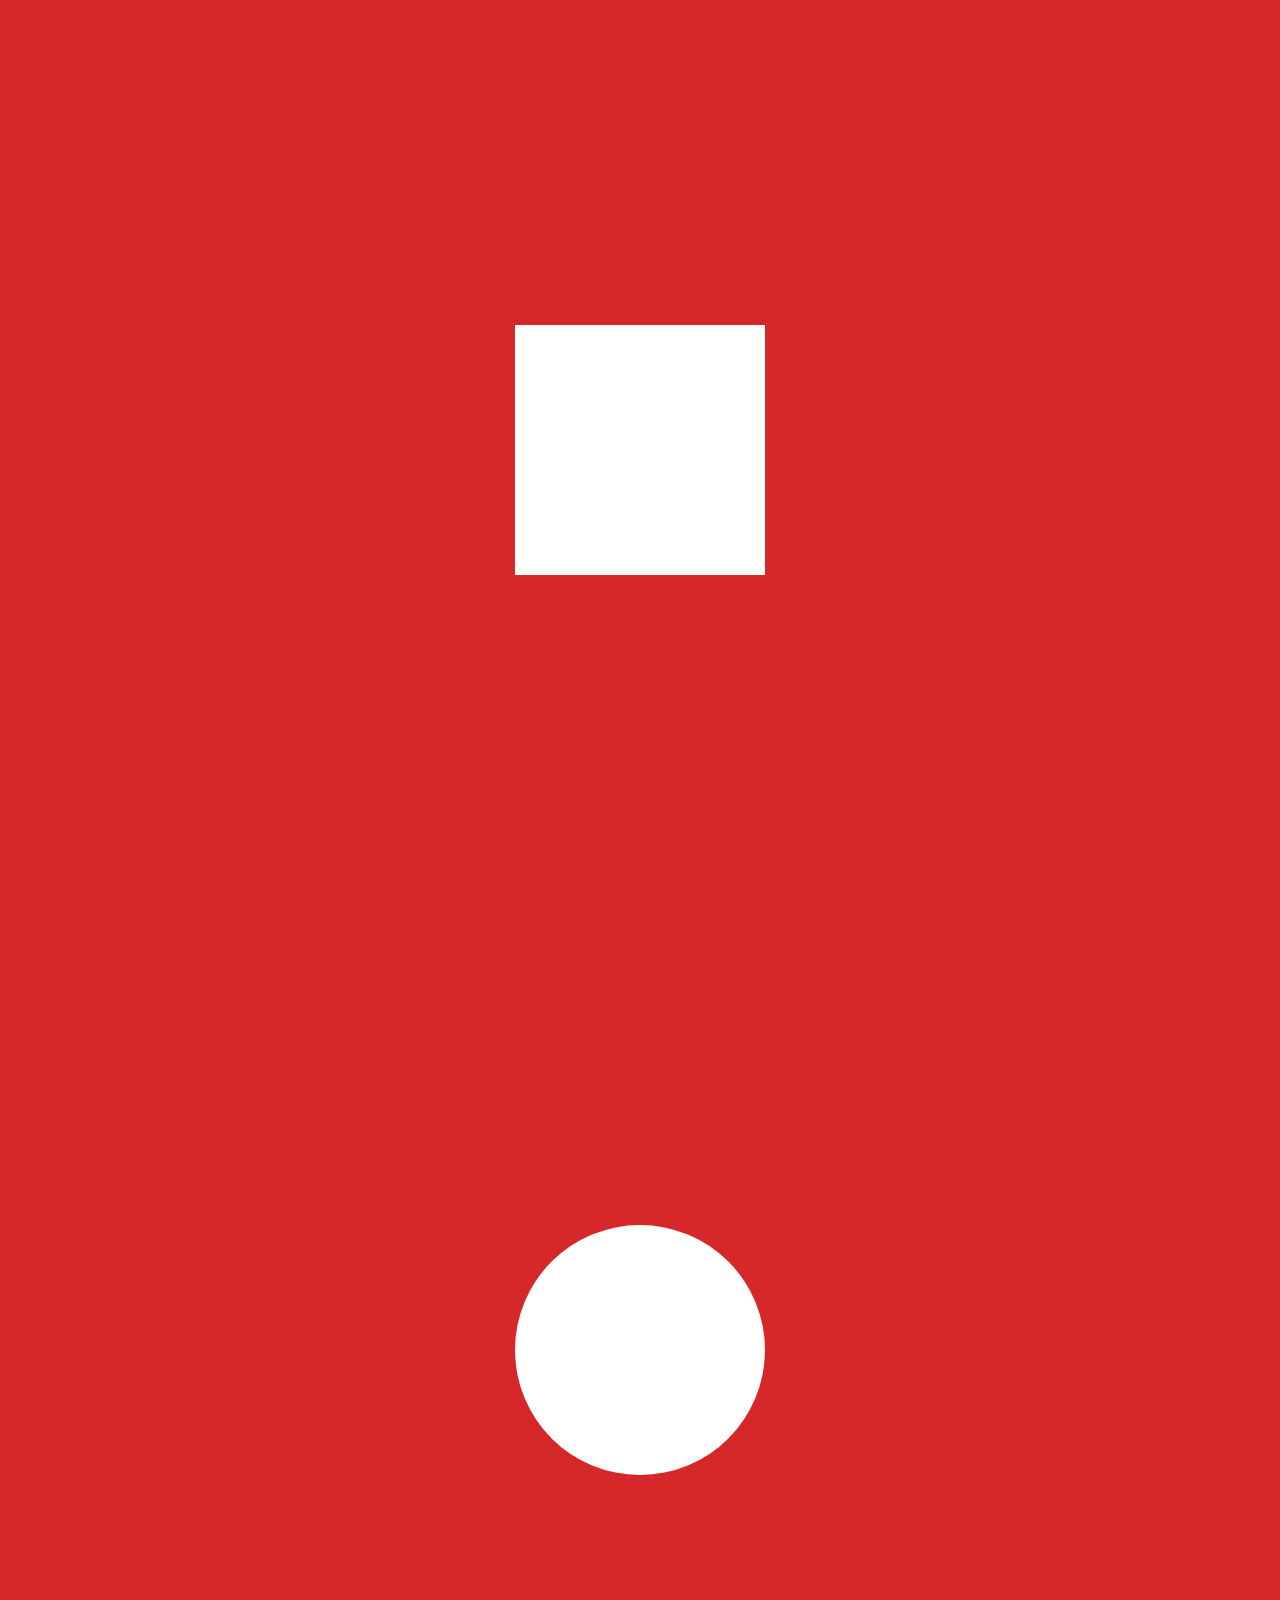
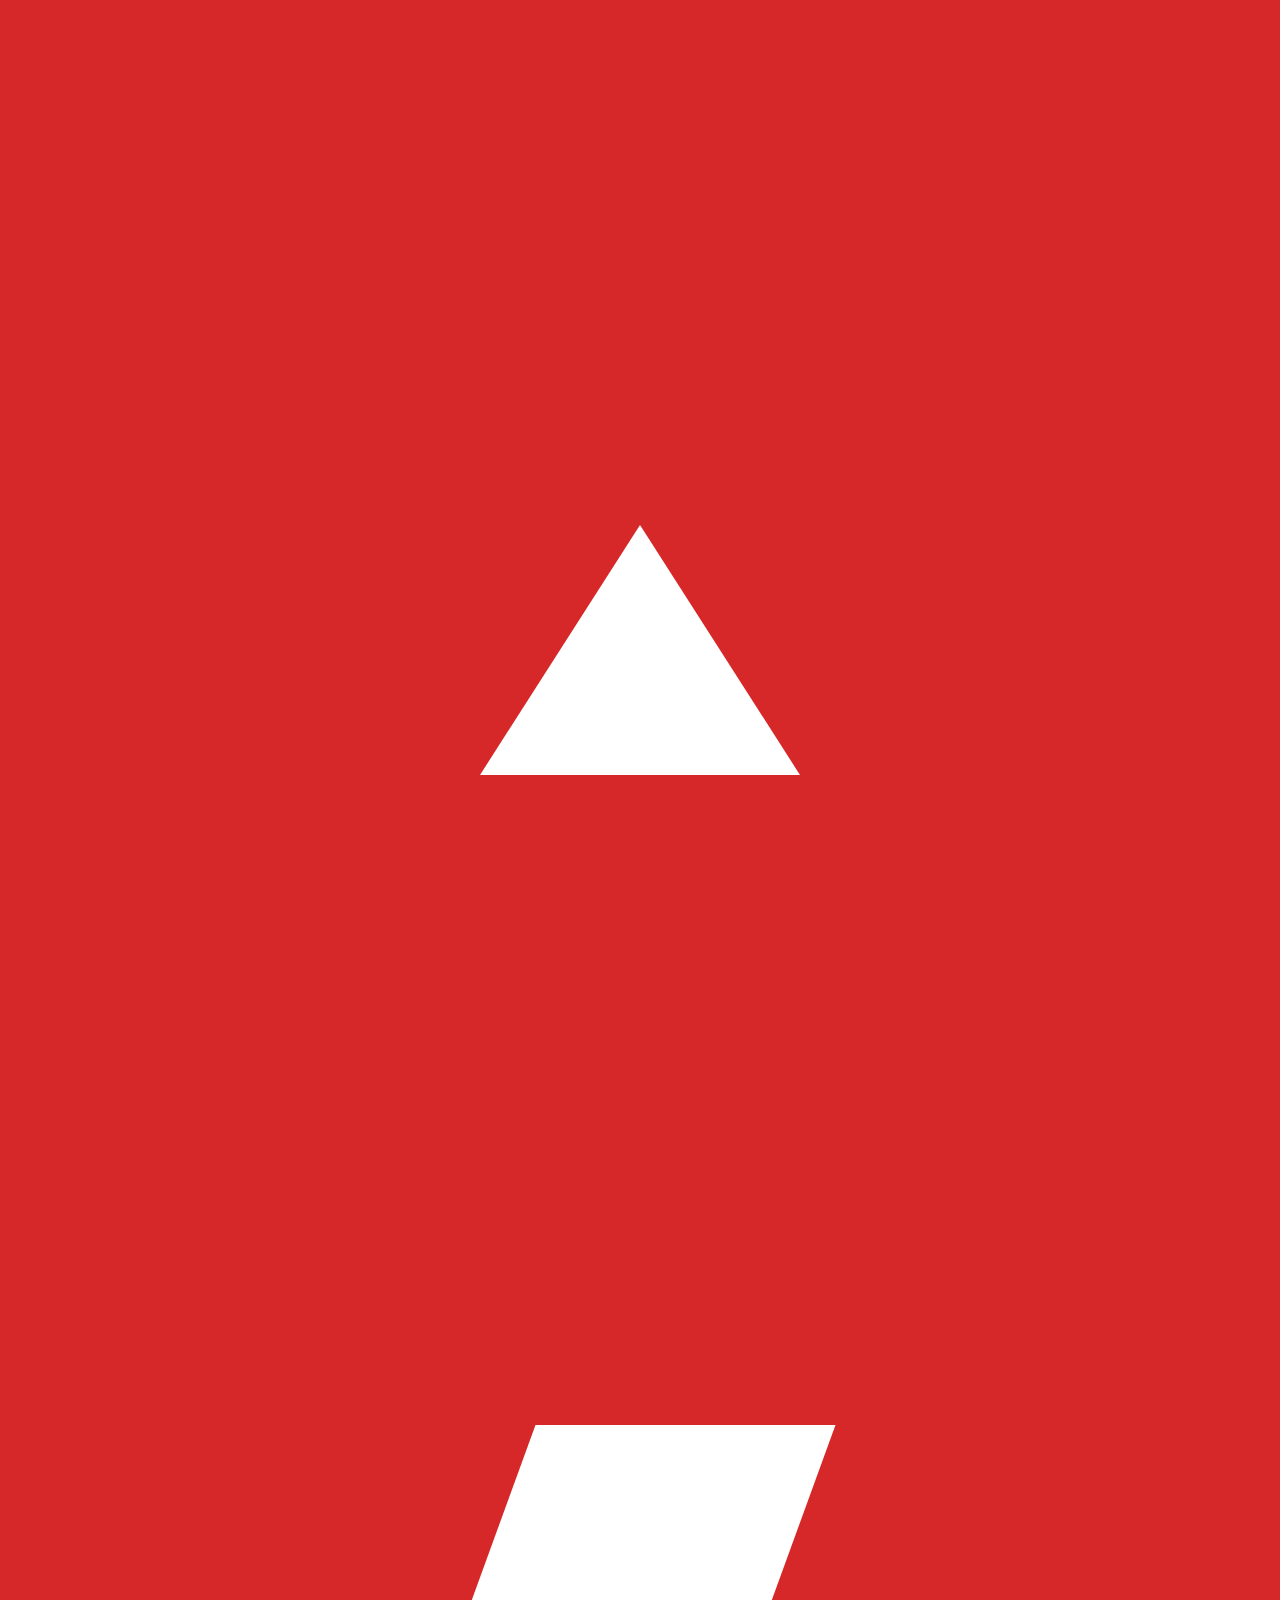
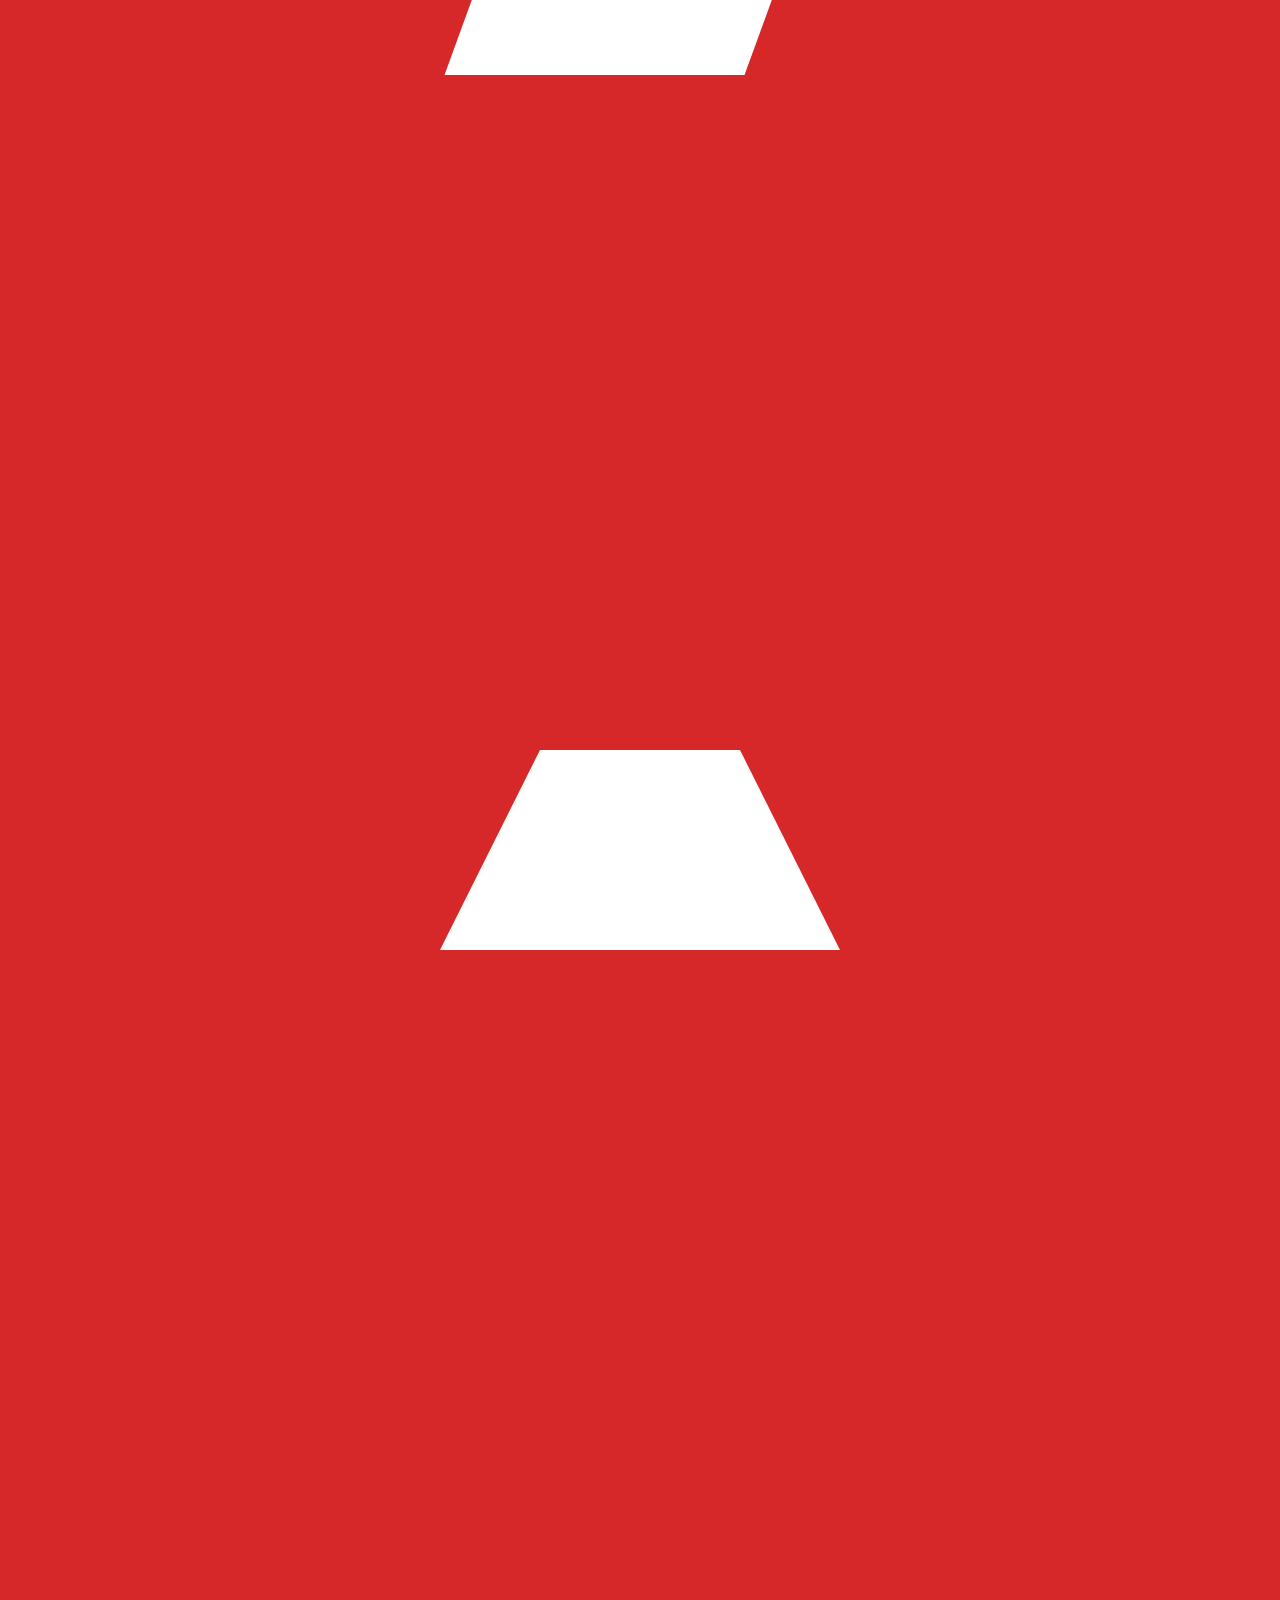
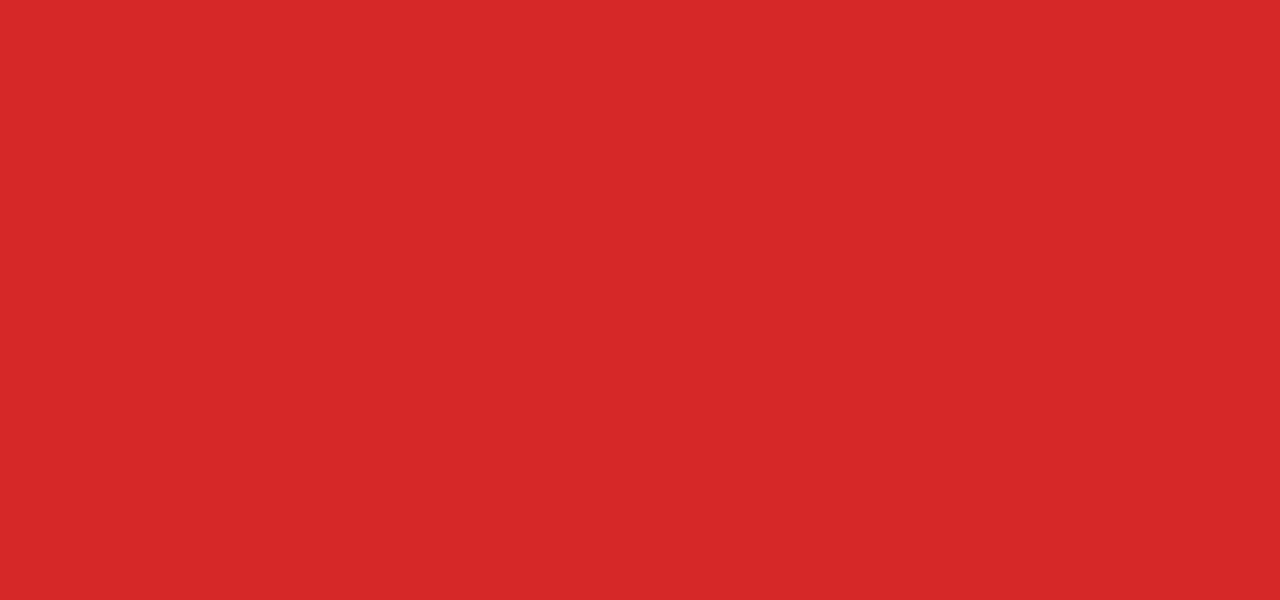
==== shapes.html @ a06b1d04 "shapes" ====
<!DOCTYPE html>
<html>
<head>
    <title>Shapes</title>
    <link rel="stylesheet" href="shapes.css">
</head>
<body>
    <div class="container">
        <div class="square"></div>
        </div>
    <div class="container">
                <div class="circle"></div>
        </div>
    <div class="container">    
        <div class="triangle"></div>
    </div>
    <div class="container">
        <div class="parallelogram"></div>
    </div>
    <div class="container">
        <div class="trapezium"></div>
    </div>
    <div class="container">
        <div class="right-triangle"></div>
    </div>
</body>
</html>
---- shapes.css ----
body{
    padding: 0;
    margin: 0;
}
.container{
    background-color: #D62828;
    height: 100vh;
    width: 100vw;
    display: flex;
    align-items: center;
    justify-content: center;
}
/* SHAPES START HERE*/
.square{
    background-color: white;
    height: 250px;
    width: 250px;
}
.circle{
    background-color: white;
    height: 250px;
    width: 250px;
    border-radius: 50%;
}
.triangle{
    height: 0;
    width: 0;
    border-bottom: 250px solid white;
    border-left: 160px solid transparent;
    border-right: 160px solid transparent;   
}
.semi-circle{
    background-color: white;
    /* height should be exact half of width*/
    height: 125px;
    width: 250px;
    border-radius: 125px 125px 0 0;
}
.ellipse{
    background-color: white;
    height: 200px;
    width: 300px;
    border-radius: 50%;
}
.parallelogram{
    background-color: white;
    height: 250px;
    width: 300px;
    transform: skew(-20deg);
}
.trapezium{
    height: 0;
    width: 200px;
    border-bottom: 200px solid white;
    border-left: 100px solid transparent; 
    border-right: 100px solid transparent;  
}
.right-triangle{
    height: 0;
    width: 0;
    border-radius: 200px solid white;
    border-right: 200px solid transparent;
}
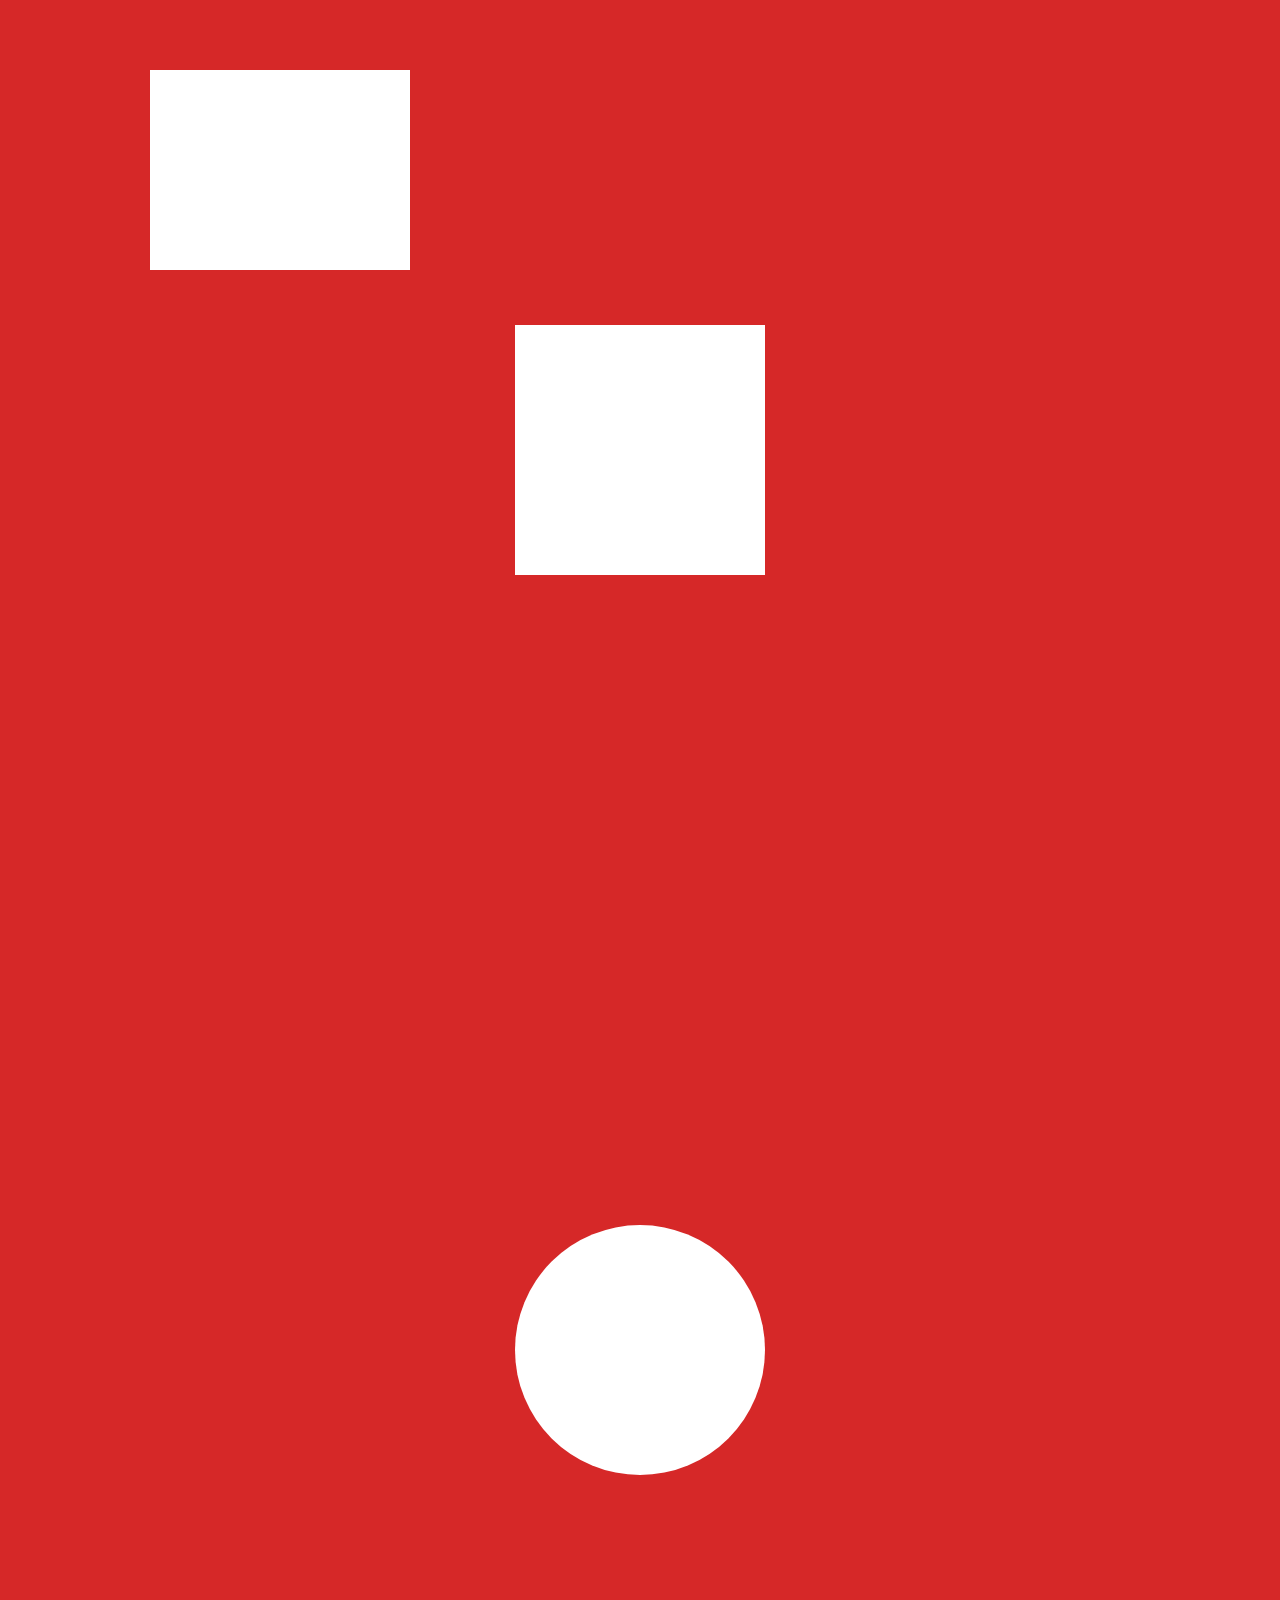
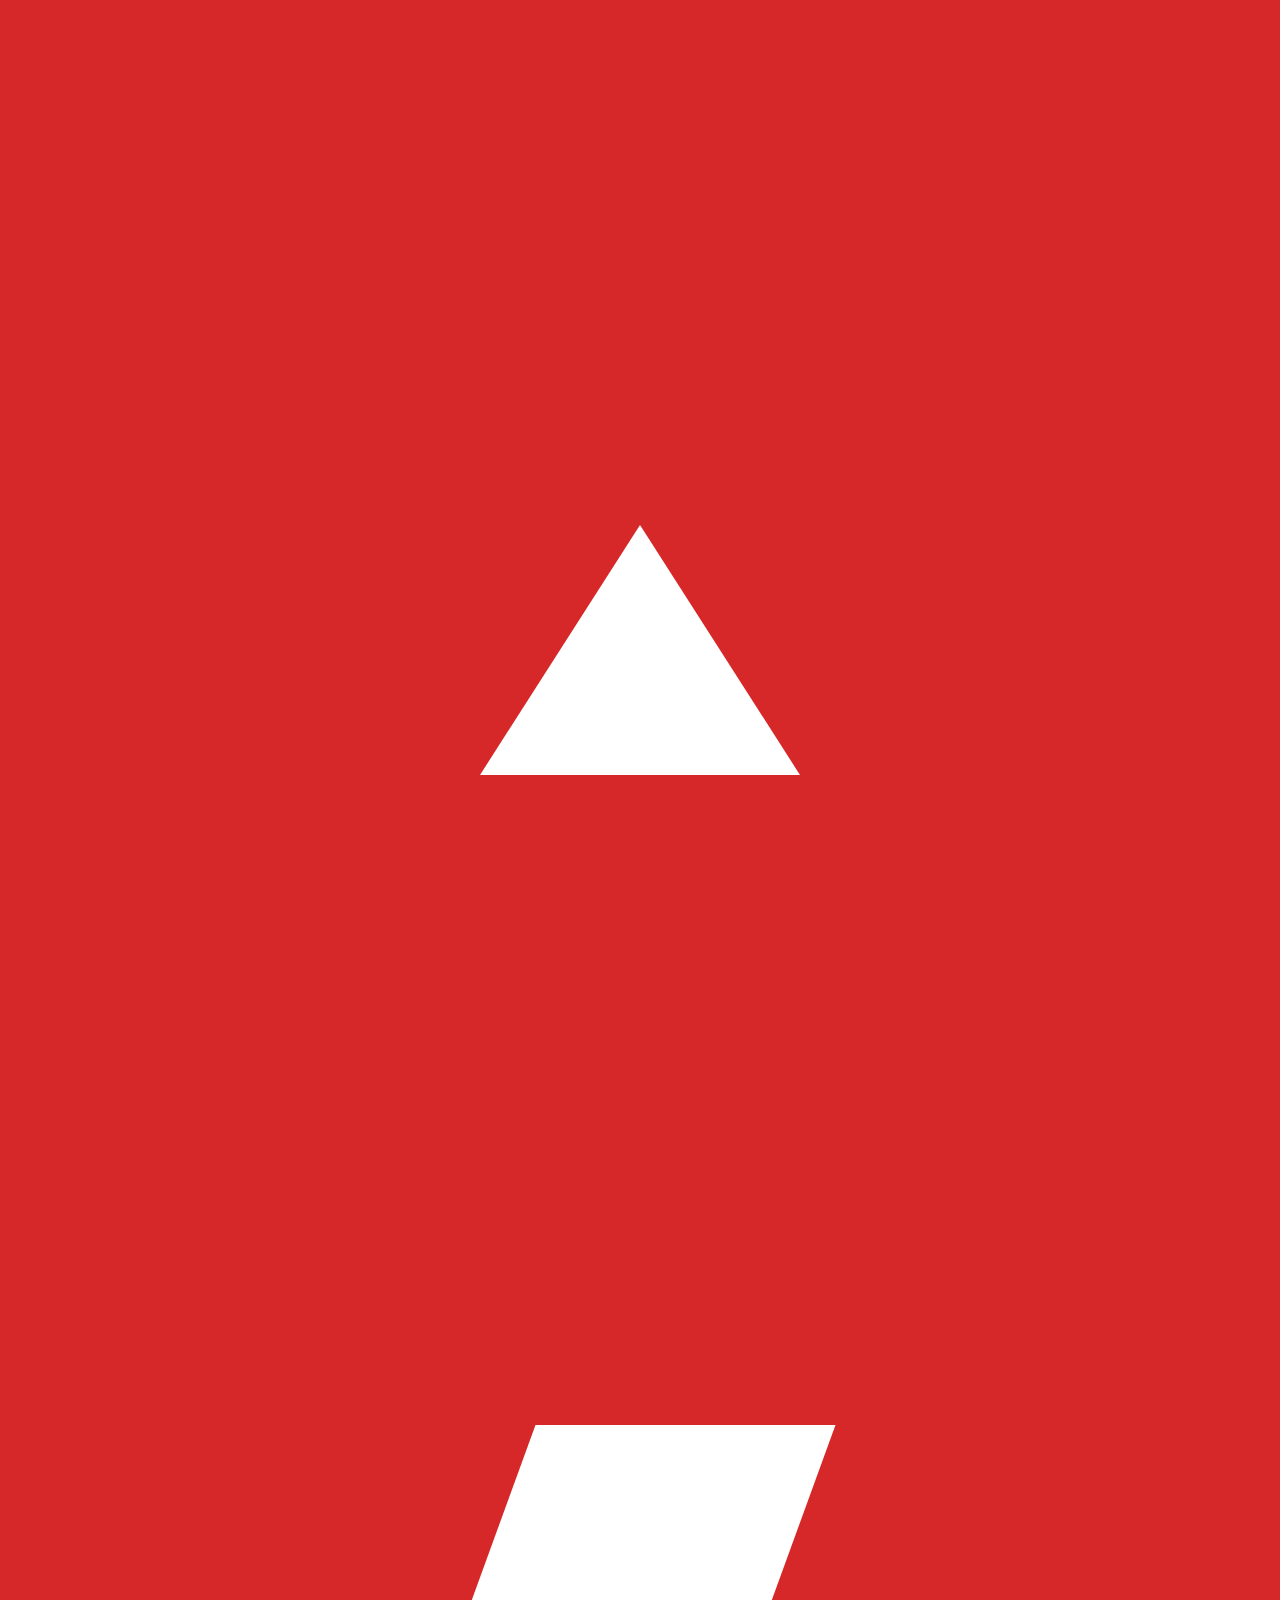
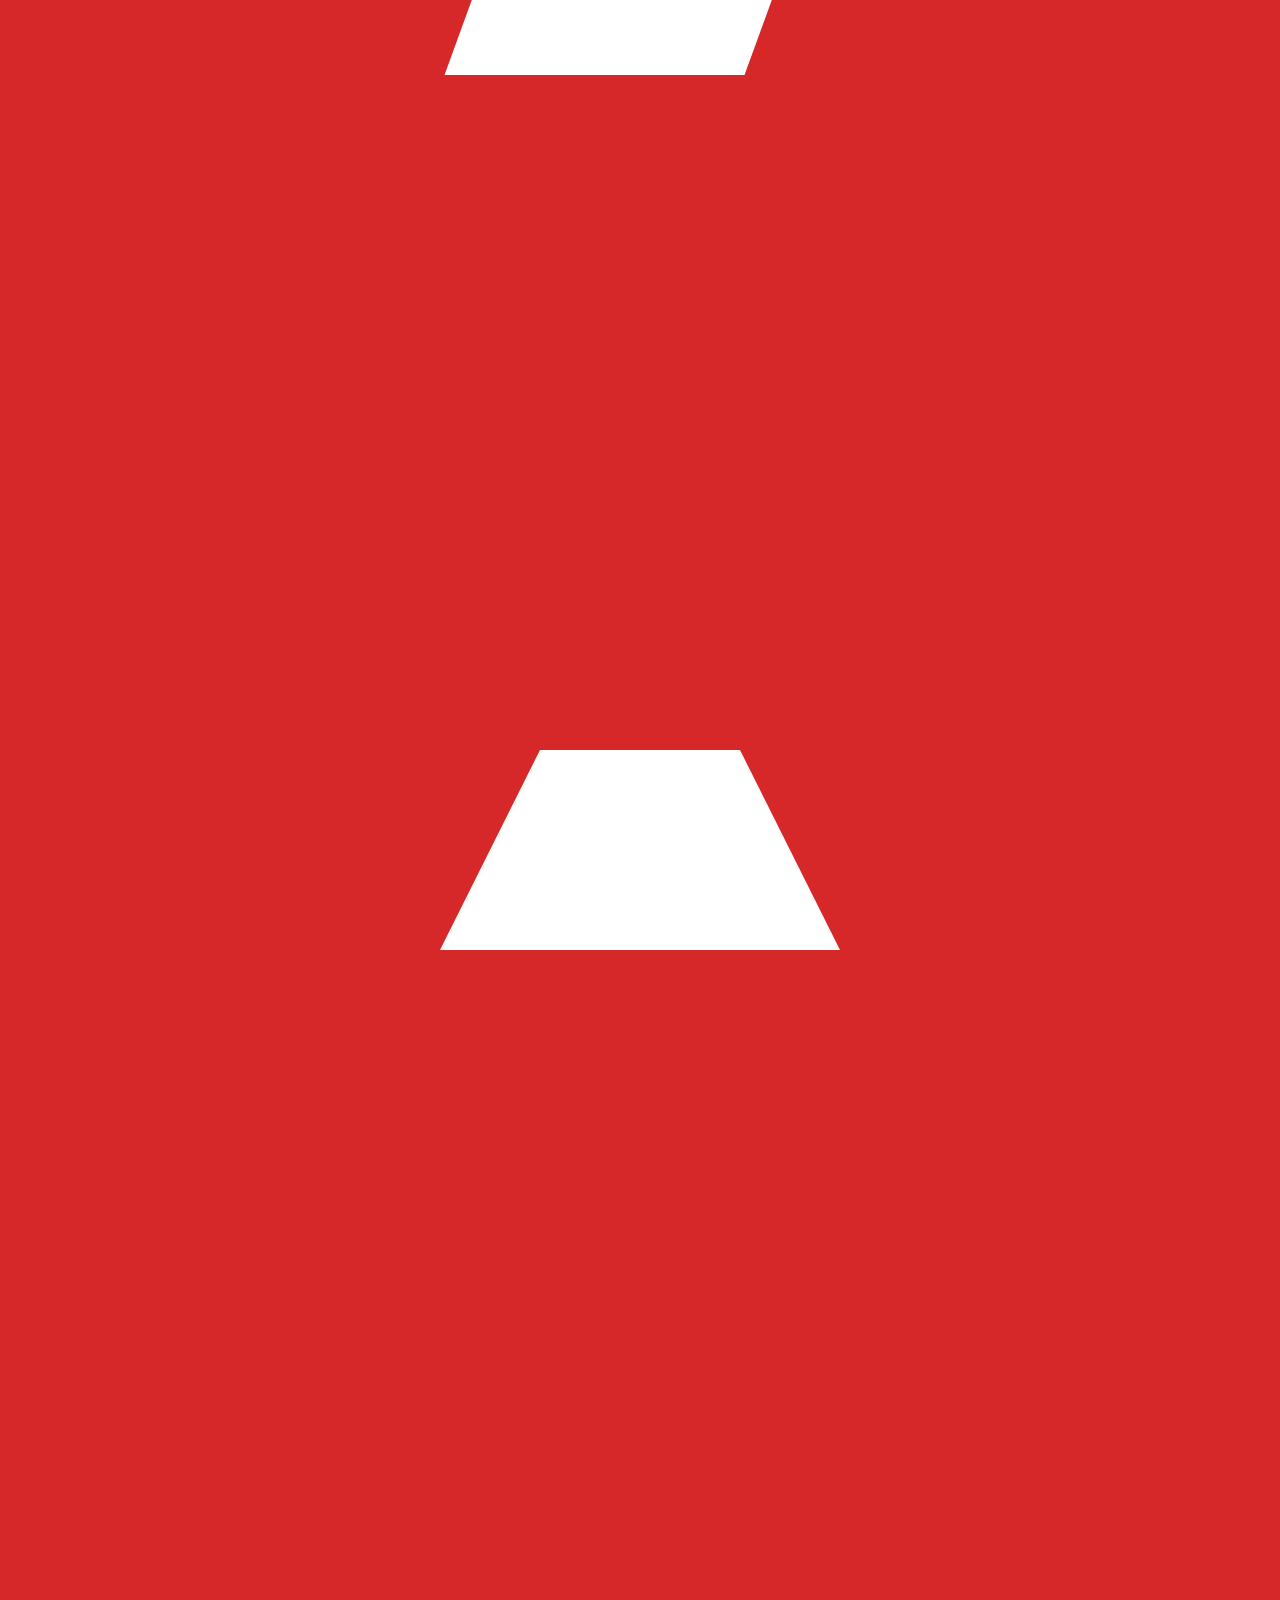
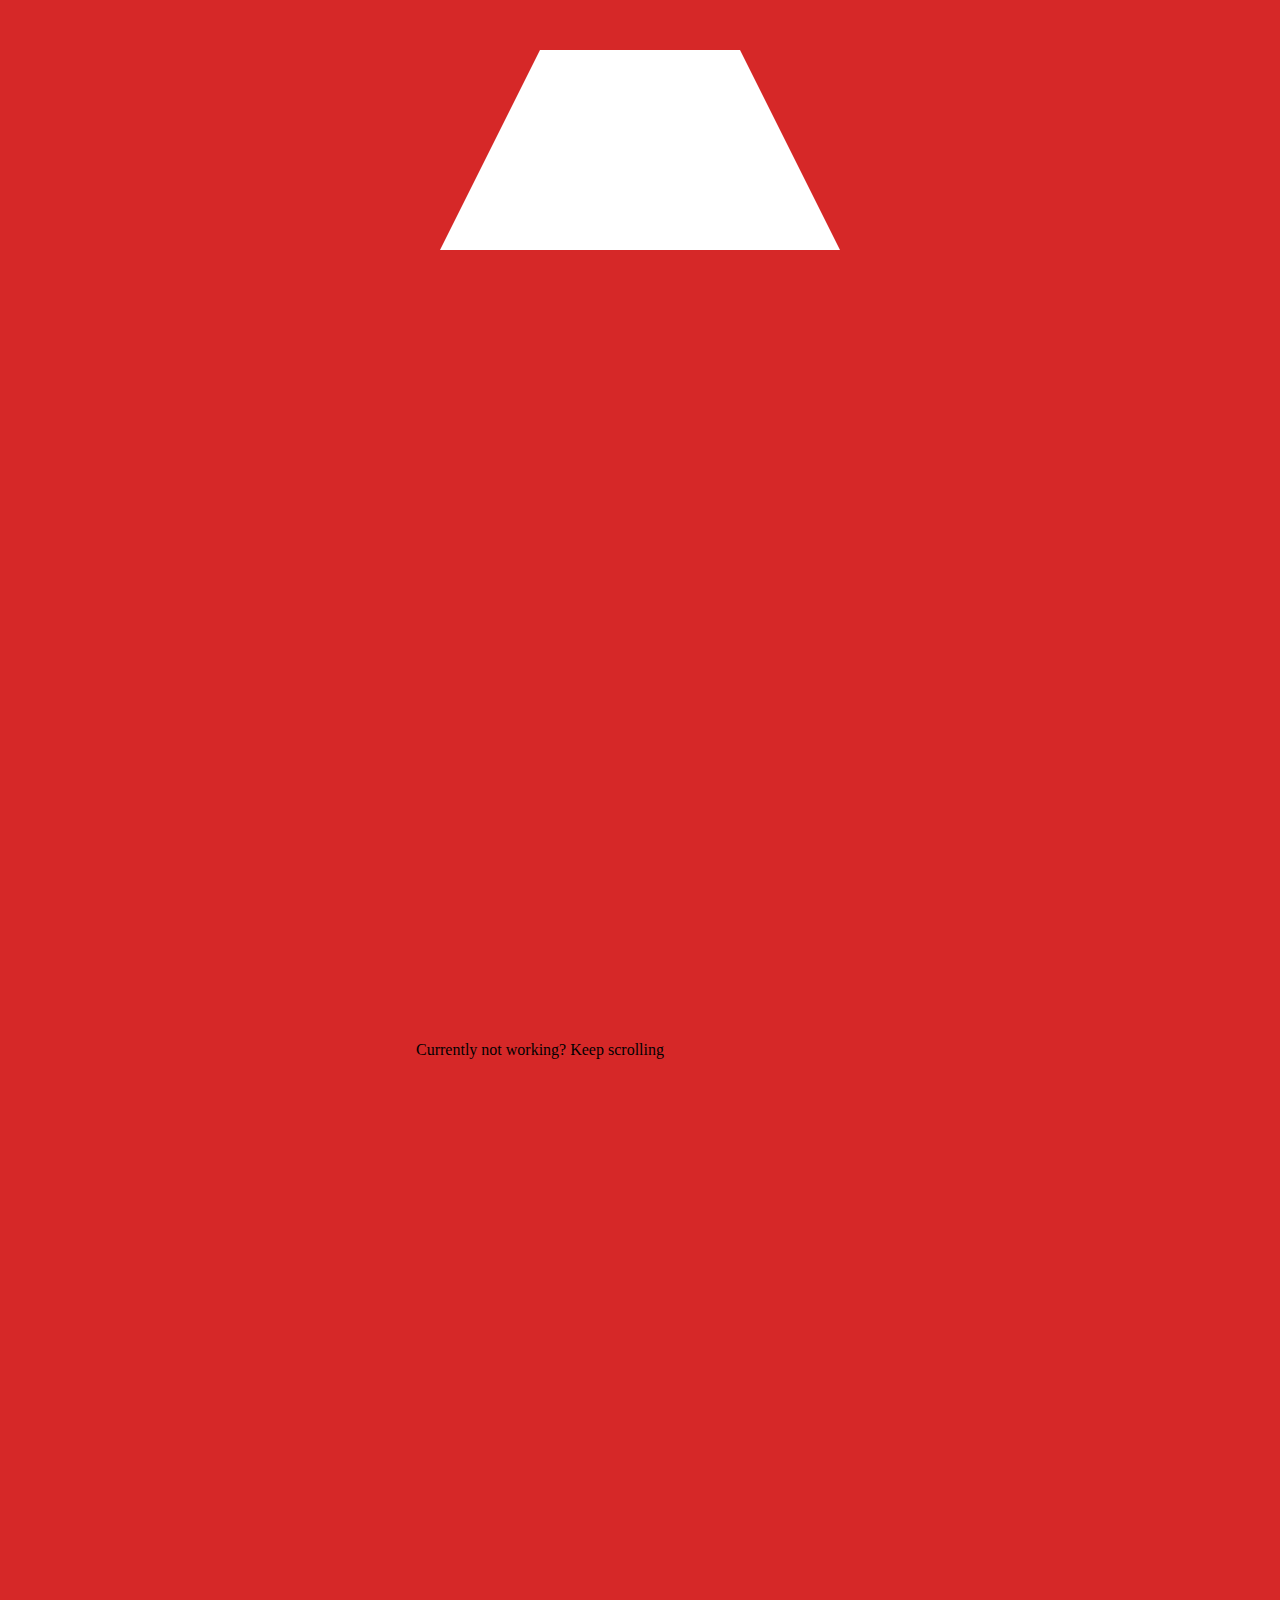
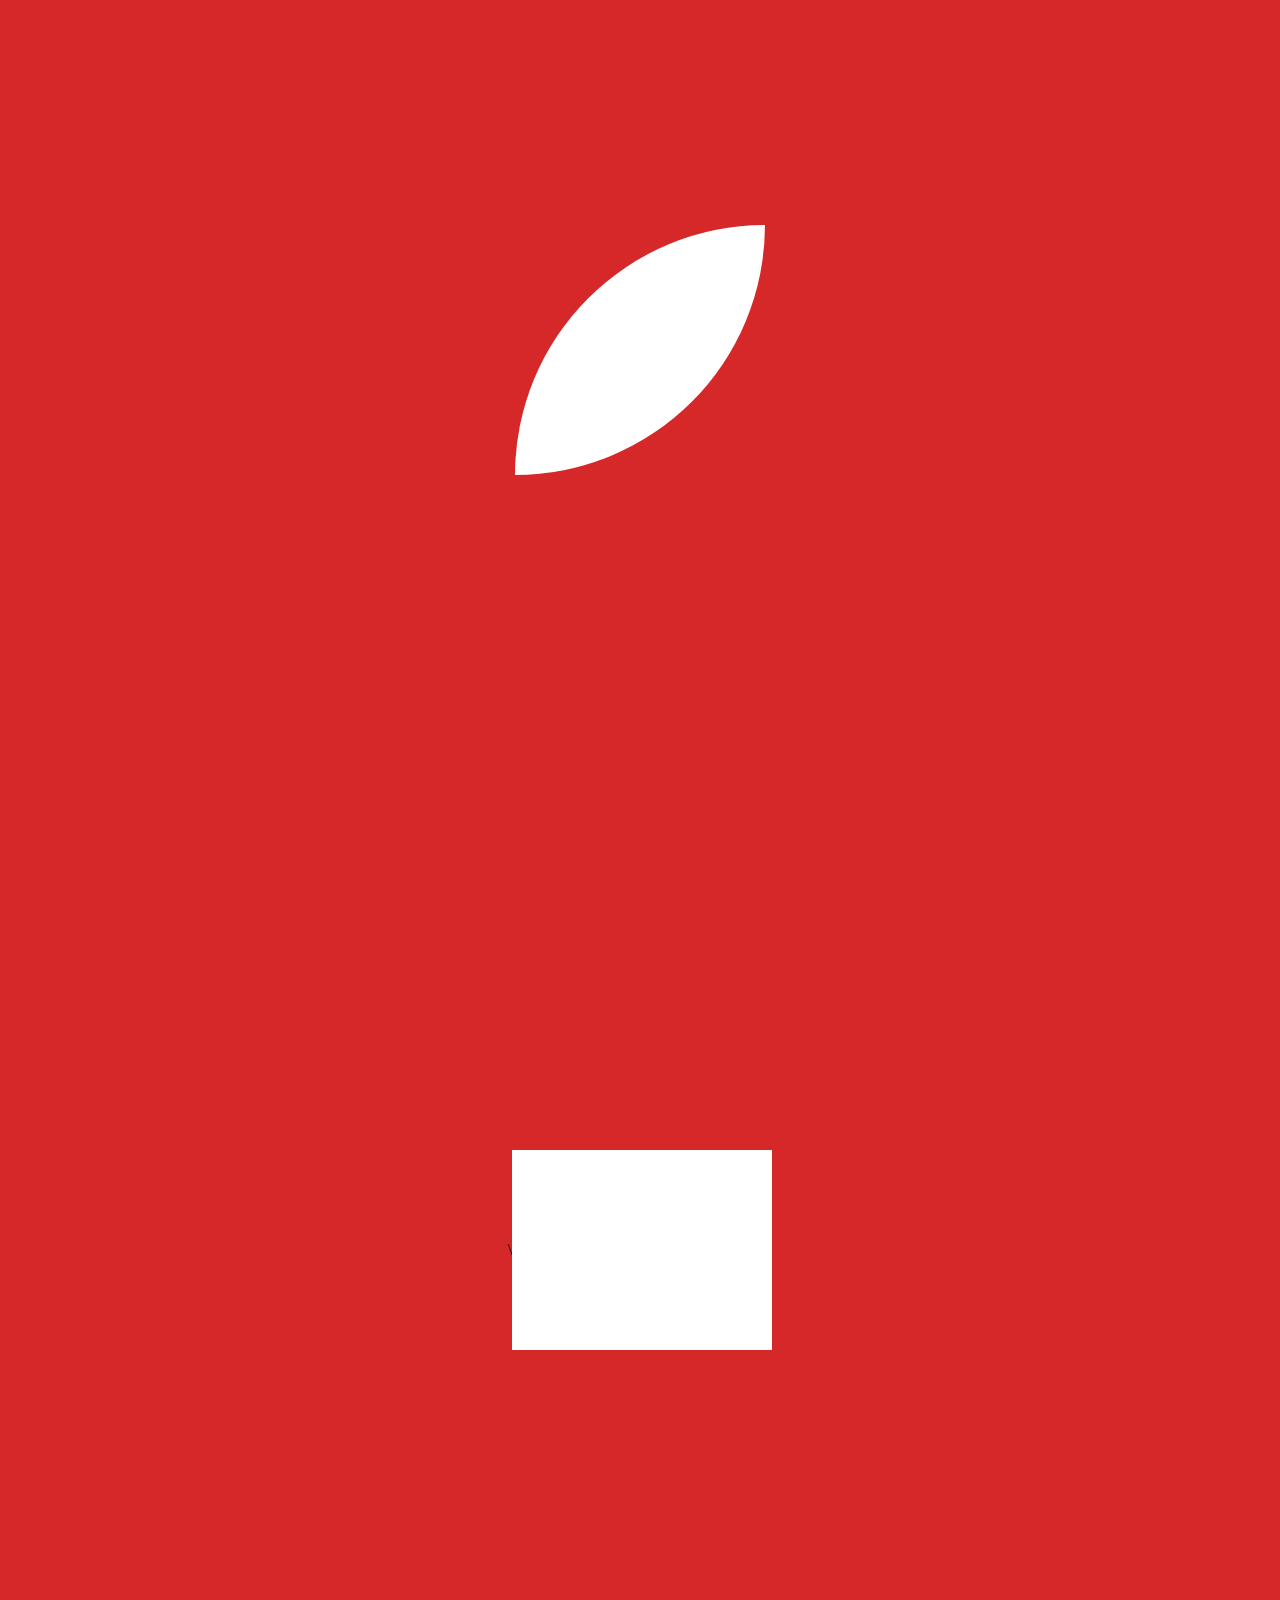
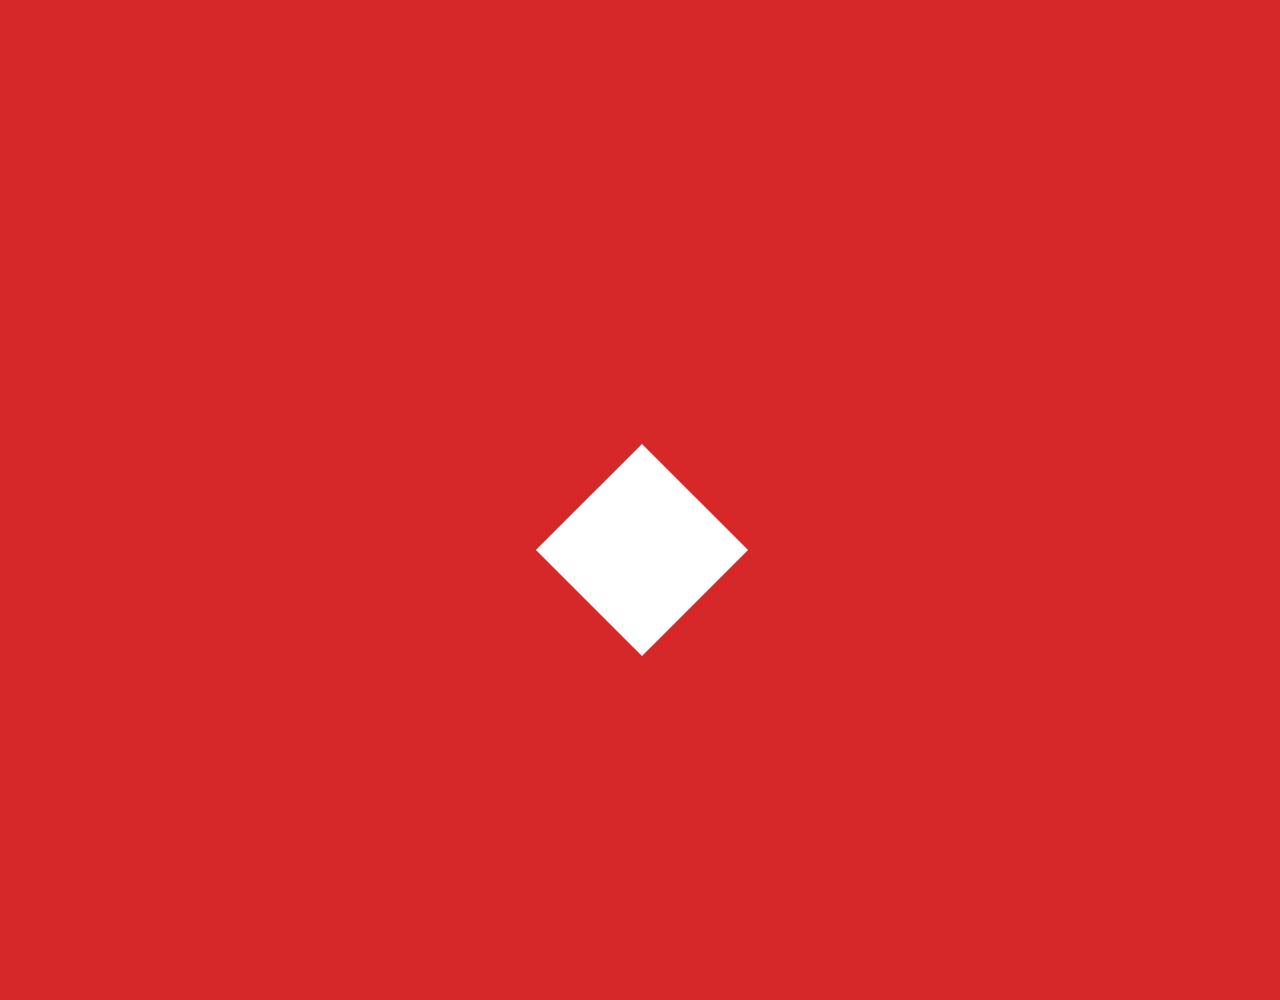
==== commit bdbbe6a2: "shapes" ====
--- a/shapes.html
+++ b/shapes.html
@@ -9,19 +9,34 @@
         <div class="square"></div>
         </div>
     <div class="container">
-                <div class="circle"></div>
+         <div class="circle"></div>
         </div>
     <div class="container">    
         <div class="triangle"></div>
-    </div>
+        </div>
     <div class="container">
         <div class="parallelogram"></div>
-    </div>
+        </div>
     <div class="container">
         <div class="trapezium"></div>
-    </div>
+        </div>
     <div class="container">
+        <div class="trapezium"></div>
+        </div>
+    <!--Can't get this to work rn-->
+    <div class="container">
+        <p>Currently not working? Keep scrolling</p>
         <div class="right-triangle"></div>
-    </div>
+        </div>
+    <!--end of issue-->
+    <div class="container">
+        <div class="leaf"></div>
+        </div>
+     <div class="container">
+\       <div class="star1"></div>
+        </div>    
+    <div class="container">
+\       <div class="heart"></div>
+        </div>        
 </body>
 </html>--- a/shapes.css
+++ b/shapes.css
@@ -7,8 +7,8 @@
     height: 100vh;
     width: 100vw;
     display: flex;
+    justify-content: center;
     align-items: center;
-    justify-content: center;
 }
 /* SHAPES START HERE*/
 .square{
@@ -60,4 +60,38 @@
     width: 0;
     border-radius: 200px solid white;
     border-right: 200px solid transparent;
-}+}
+.leaf{
+    background-color: white;
+    height: 250px;
+    width: 250px;
+    /* 250px is applied to top-left and bottom-right corners.
+    0px is applie to top-right and bottom-left corners*/
+    border-radius: 250px 0;
+}
+.star1{
+    height: 0;
+    width: 0;
+    border-bottom: 200px solid white;
+    border-left: 130px solid white;
+    border-right: 130px solid white;
+}
+.star1::before{
+    position: absolute;
+    content: '';
+    height: 0;
+    width: 0;
+    border-bottom: 200px solid white;
+    border-left: 130px solid white;
+    border-right: 130px solid white;
+    top:70px;
+    left:150px;
+
+}
+.heart{
+    background-color: white;
+    height: 150px;
+    width: 150px;
+    transform: rotate(45deg);   
+}
+.heart::before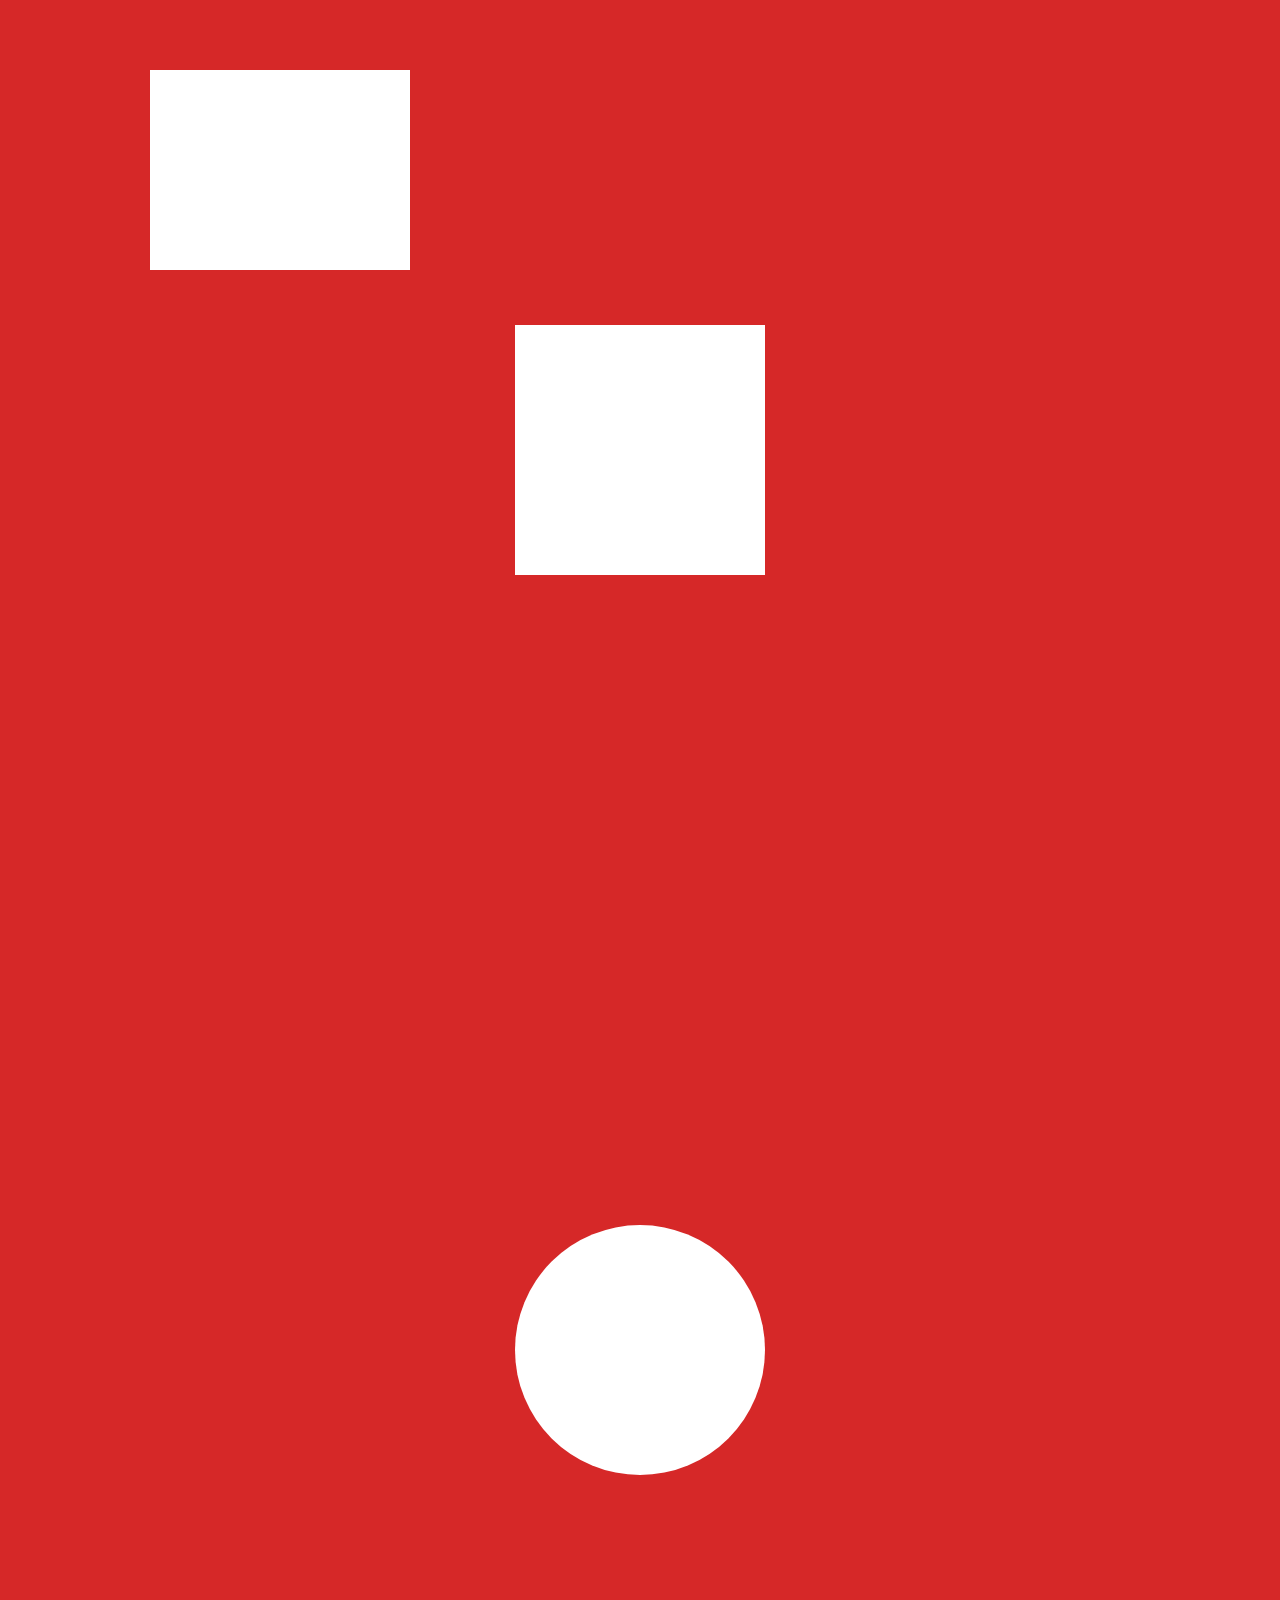
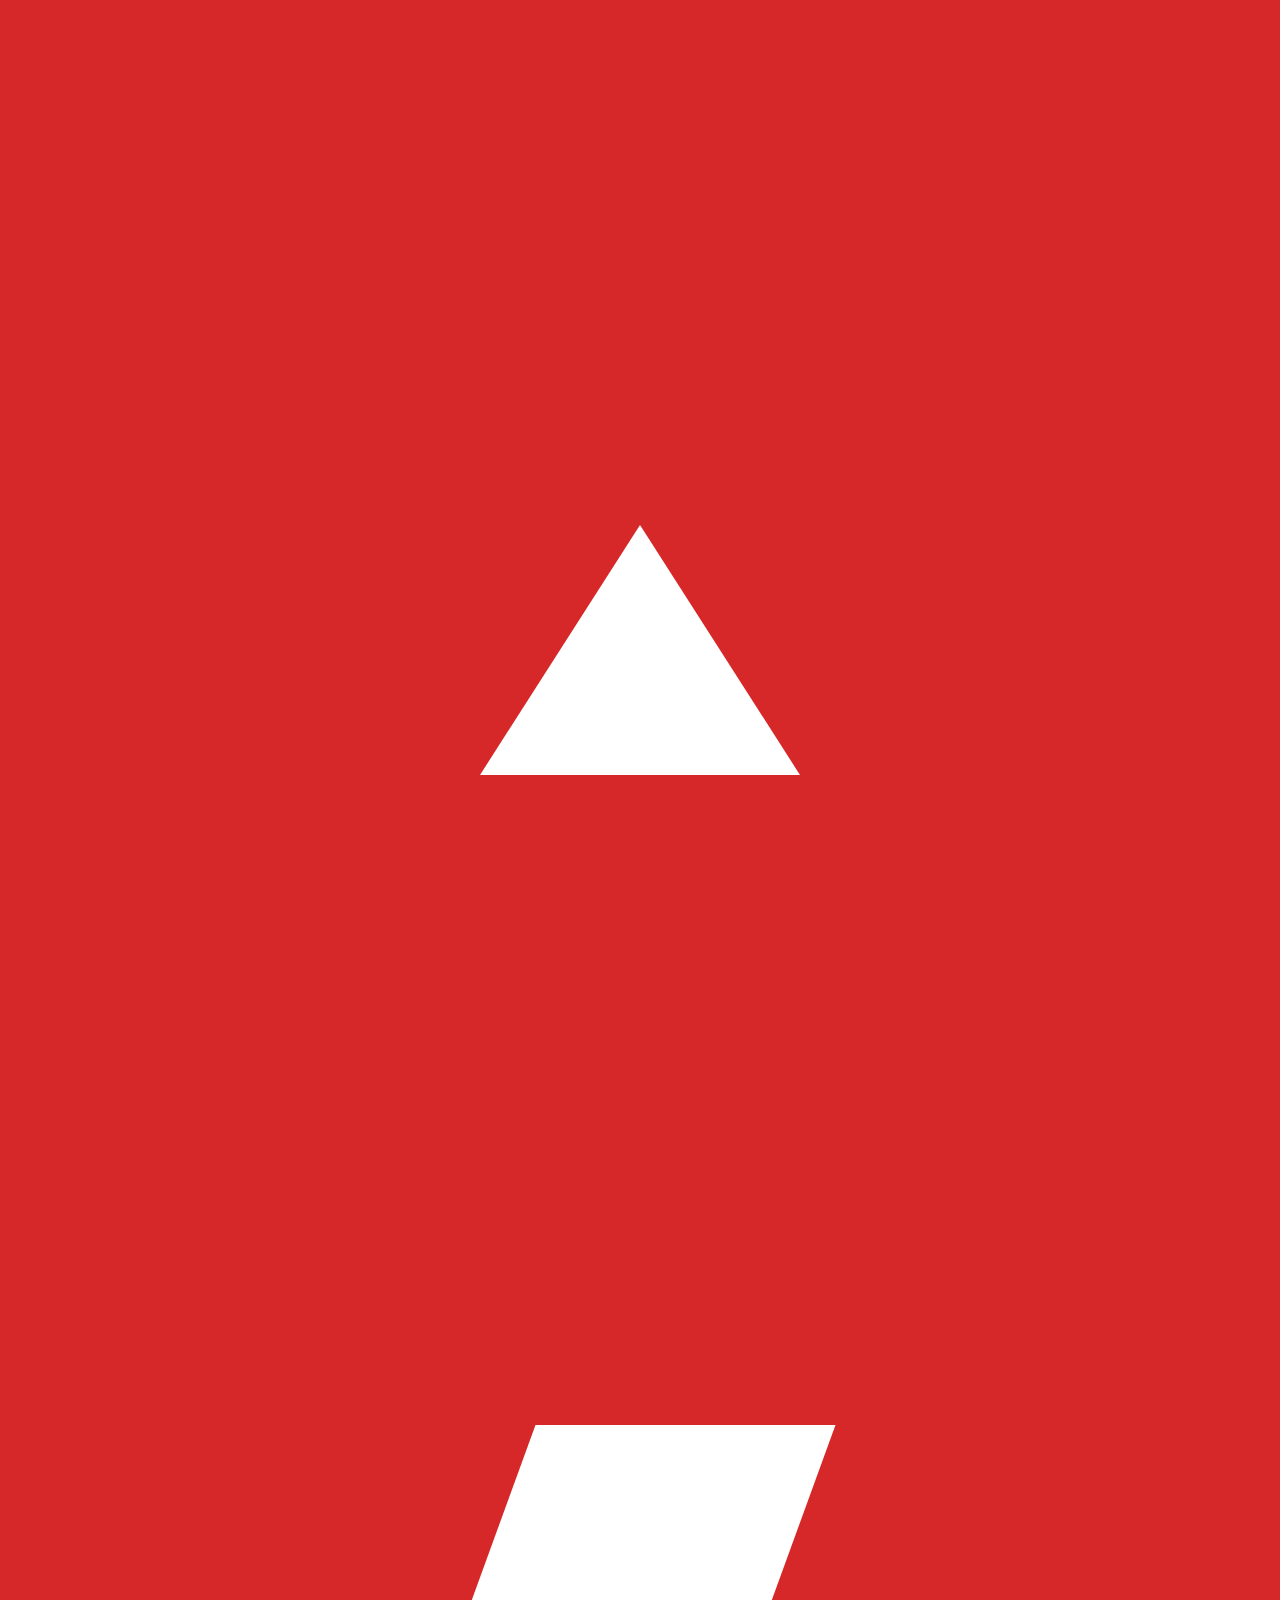
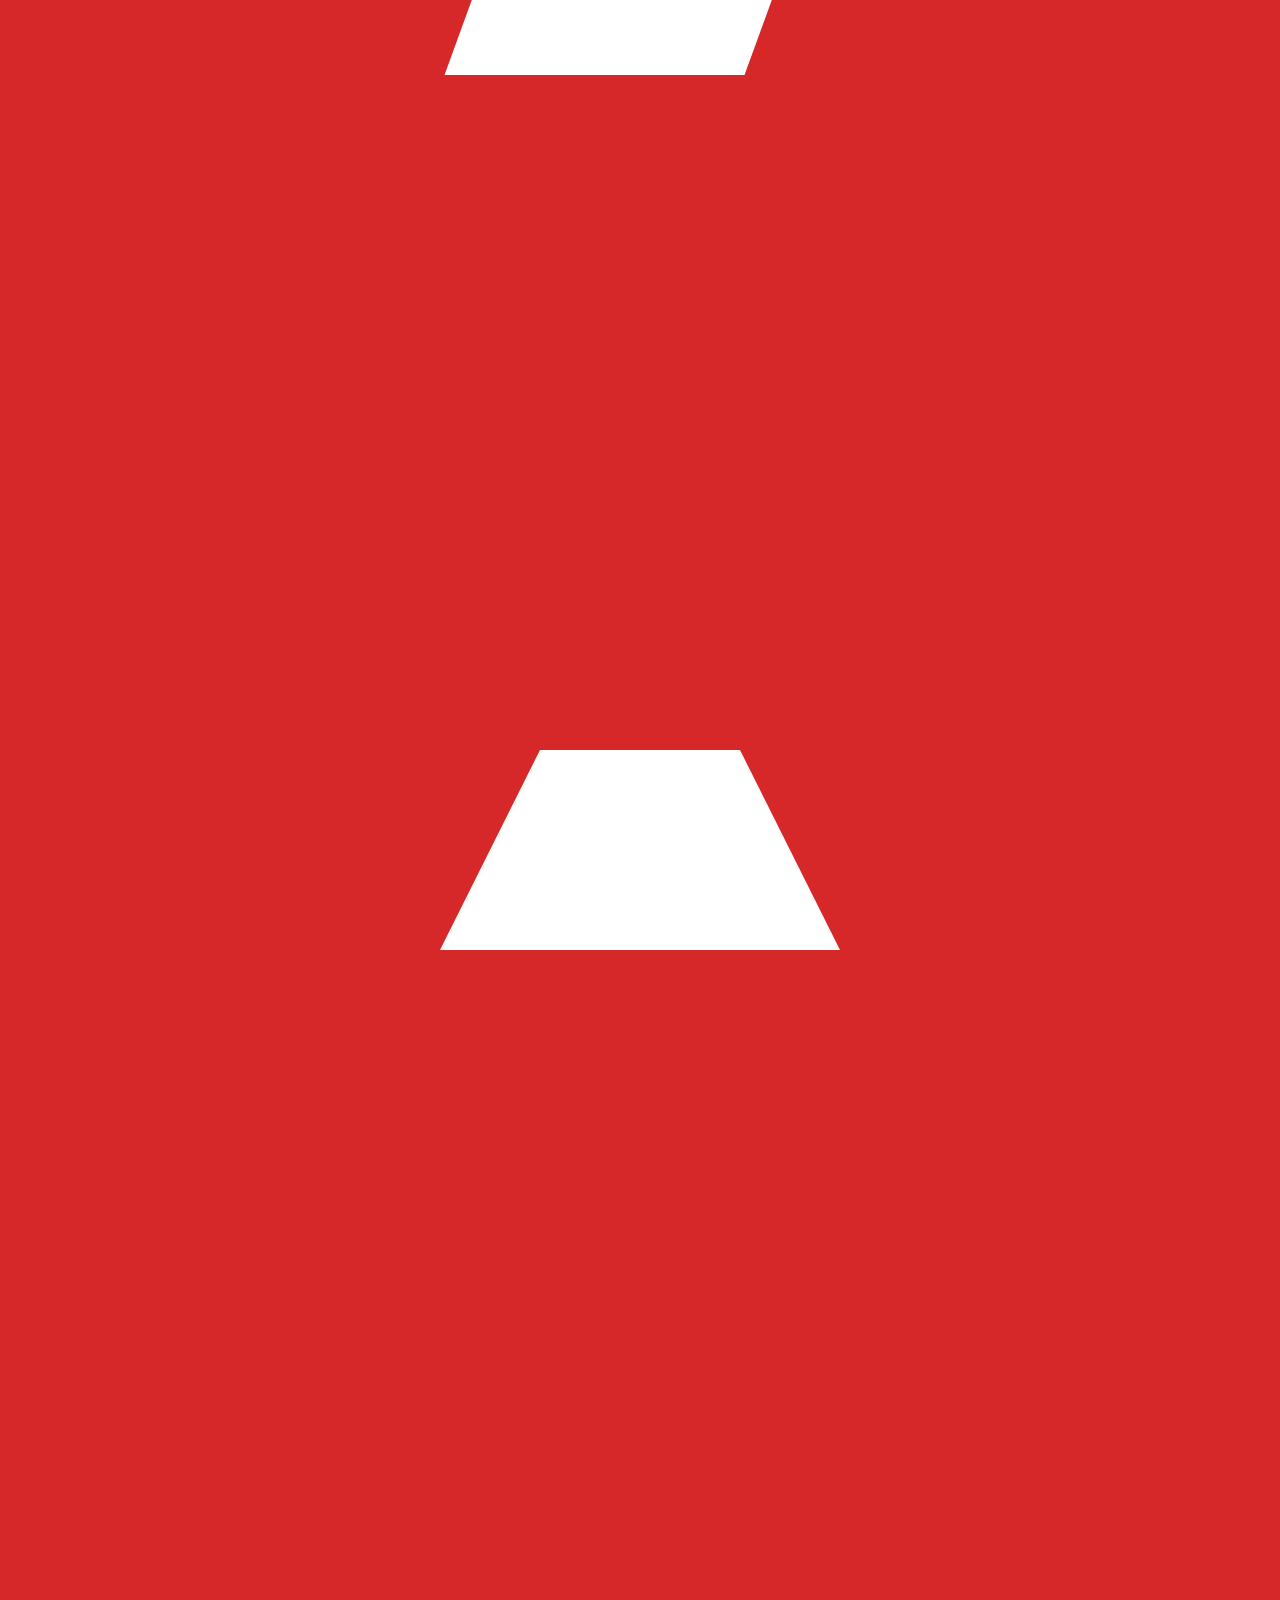
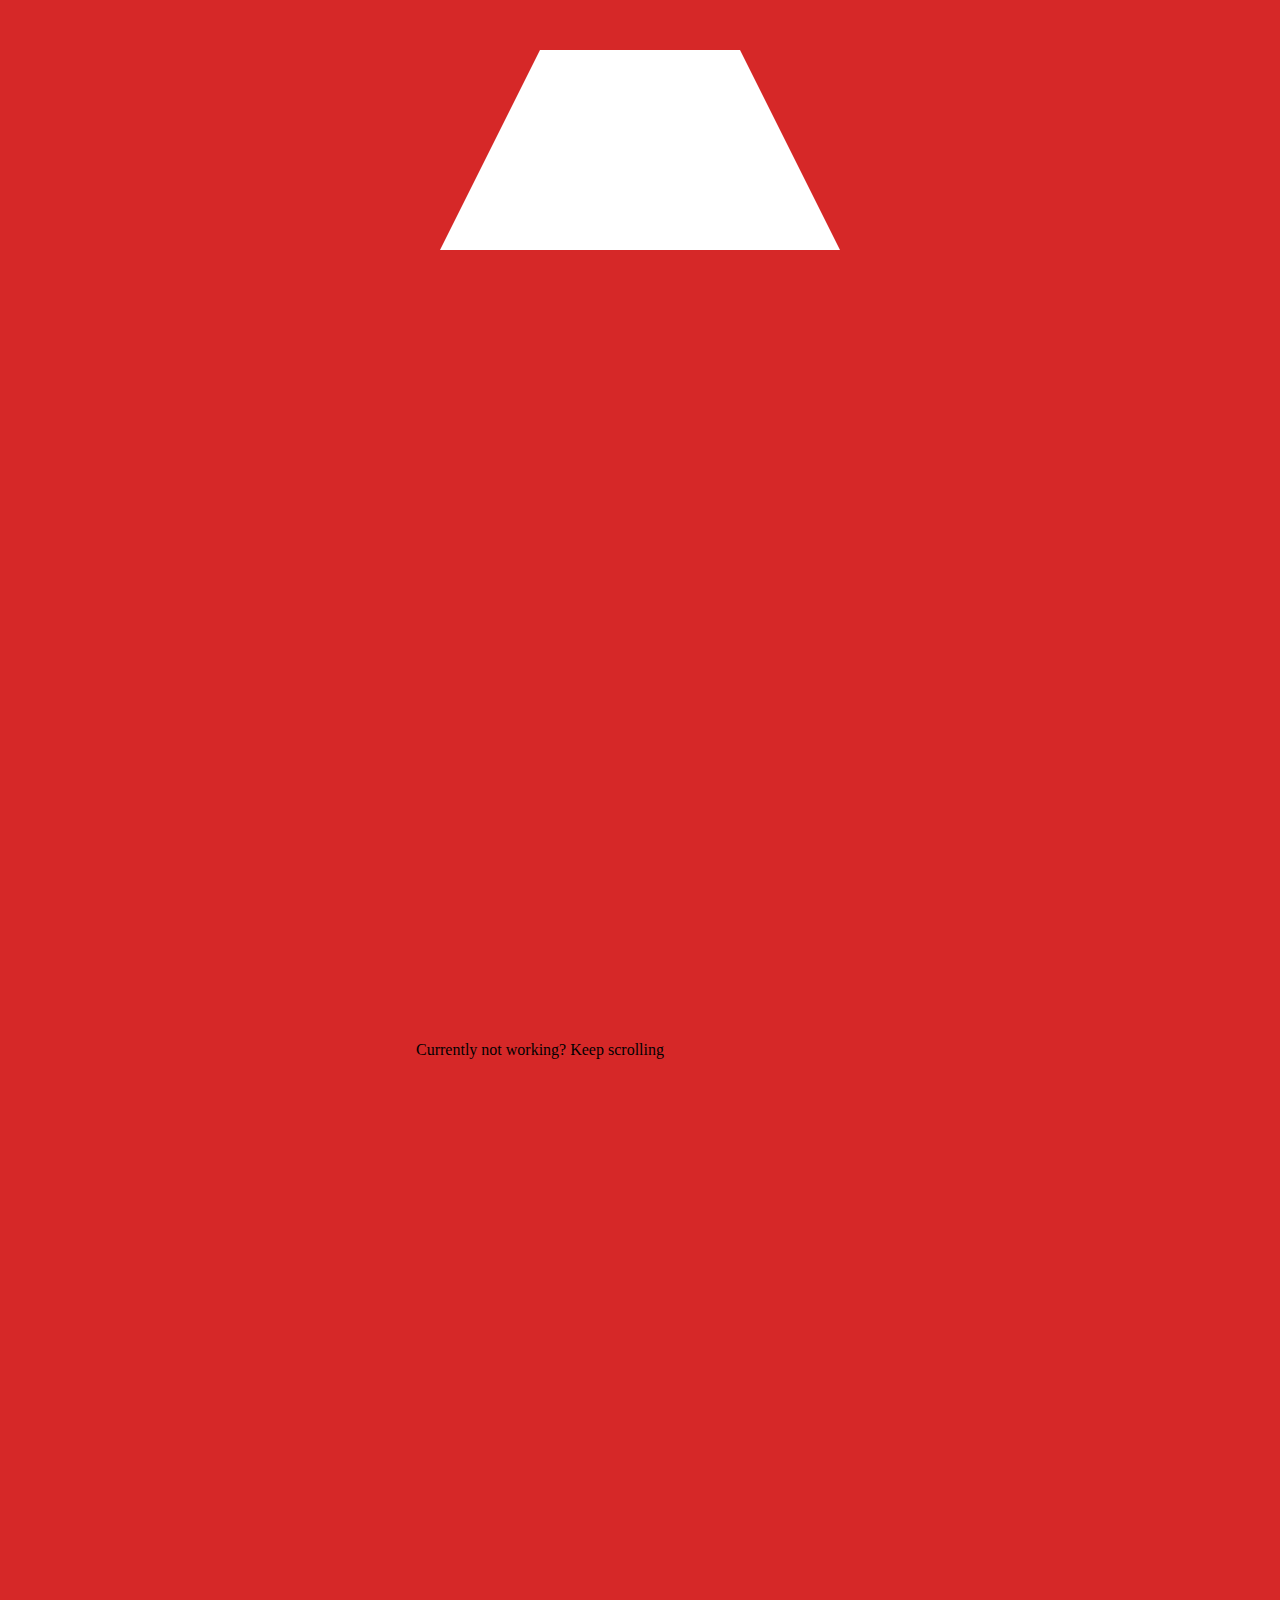
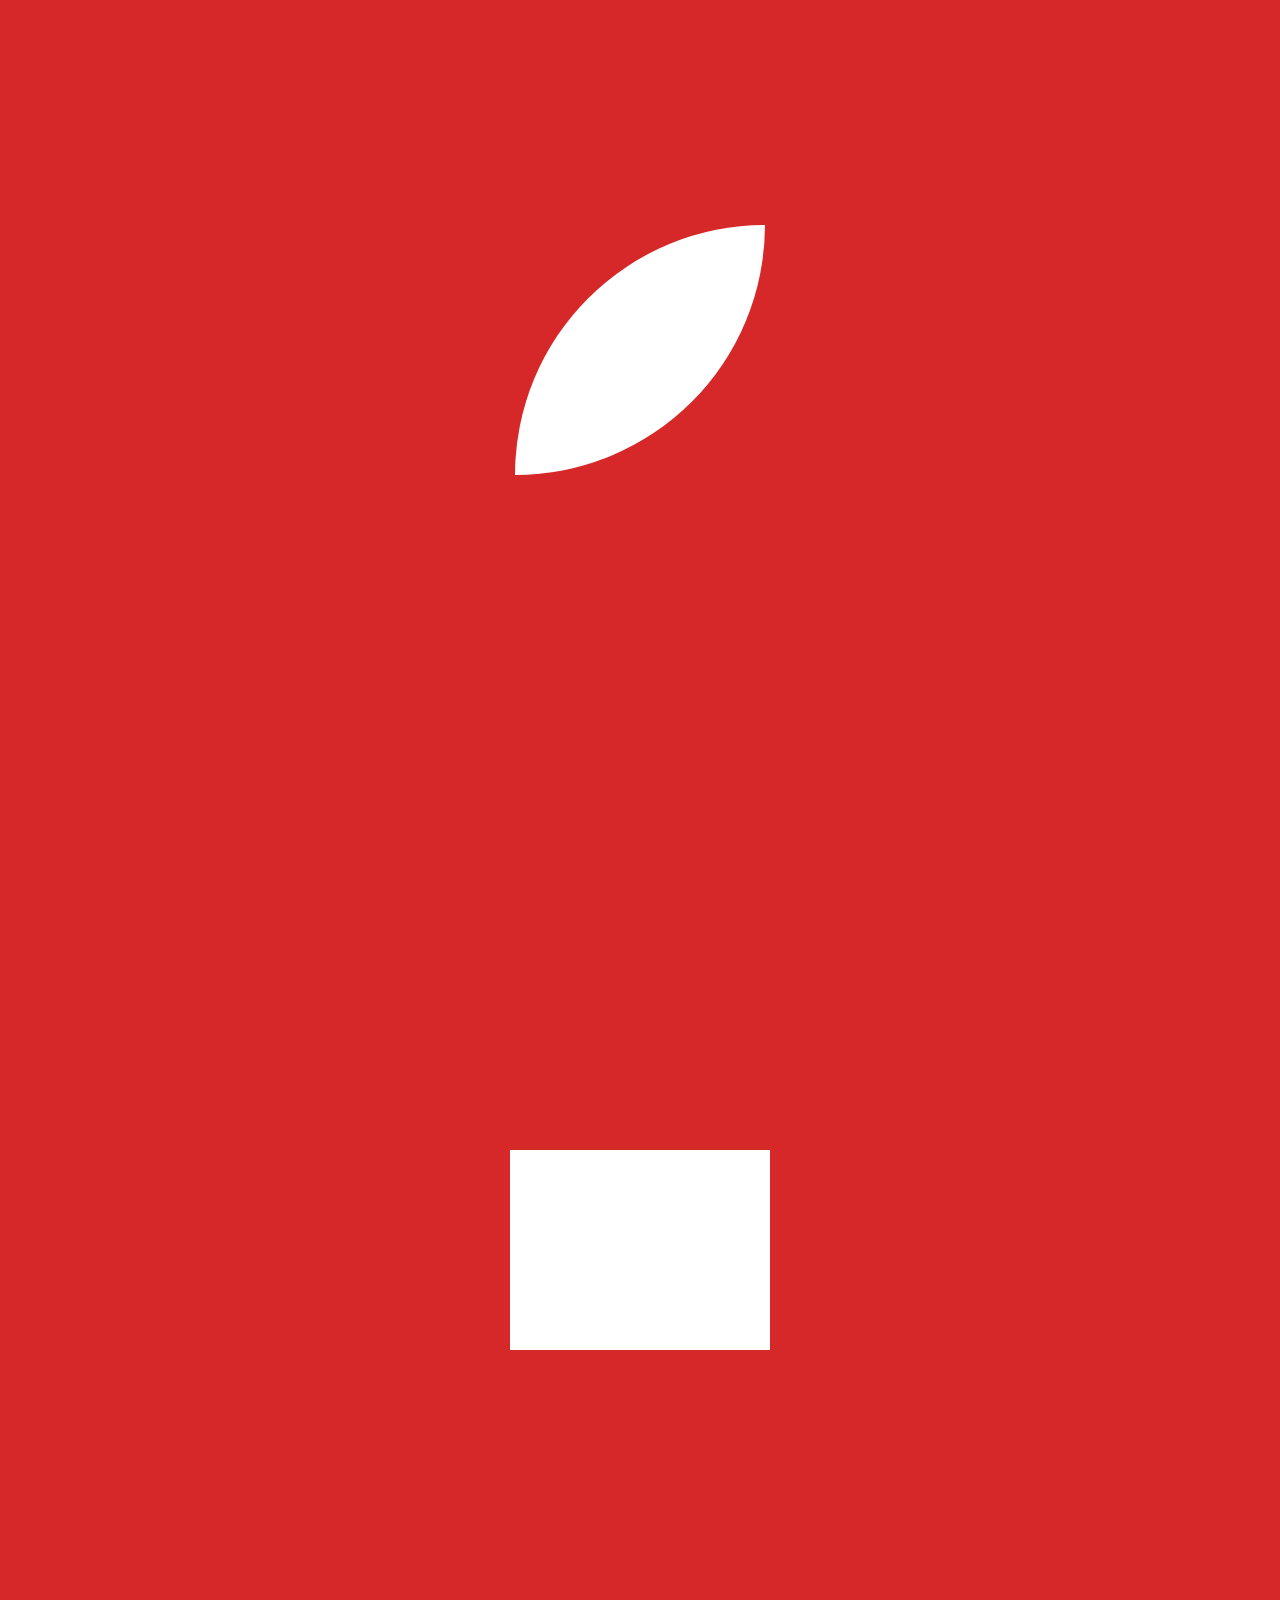
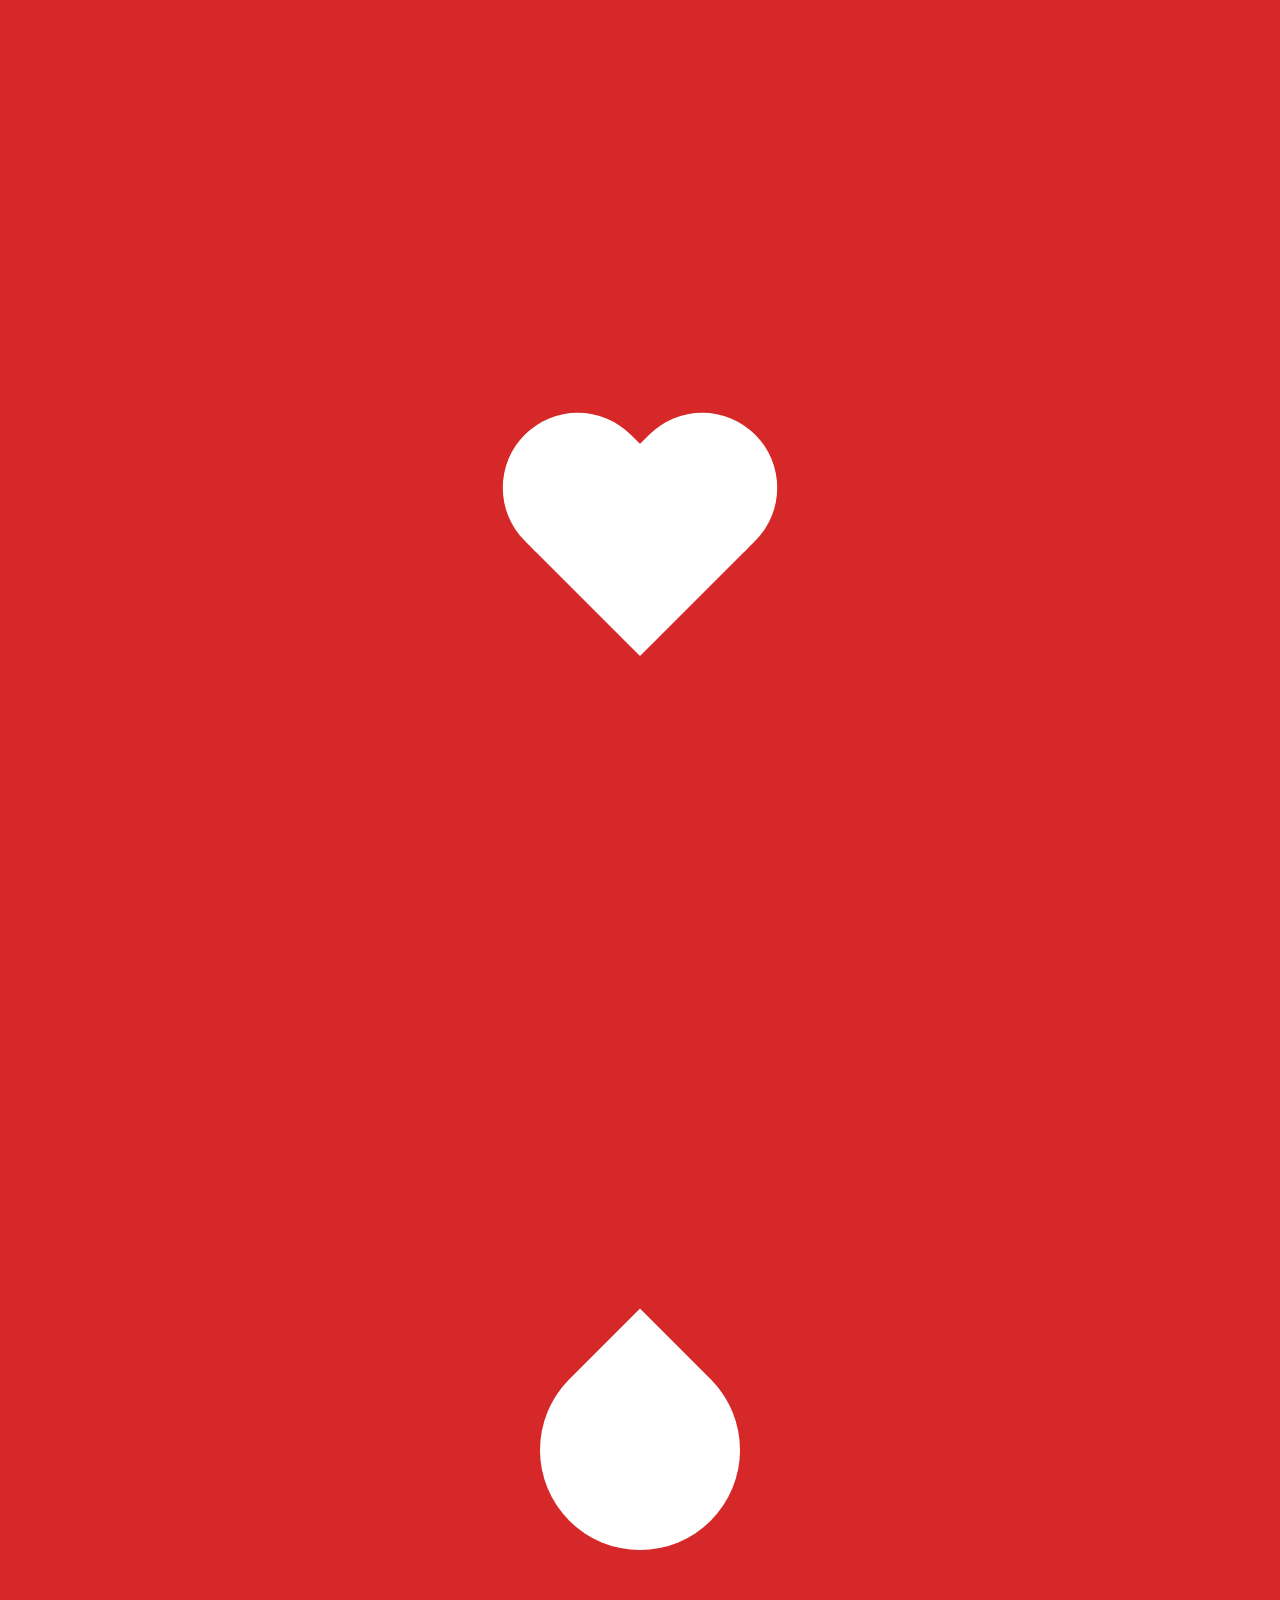
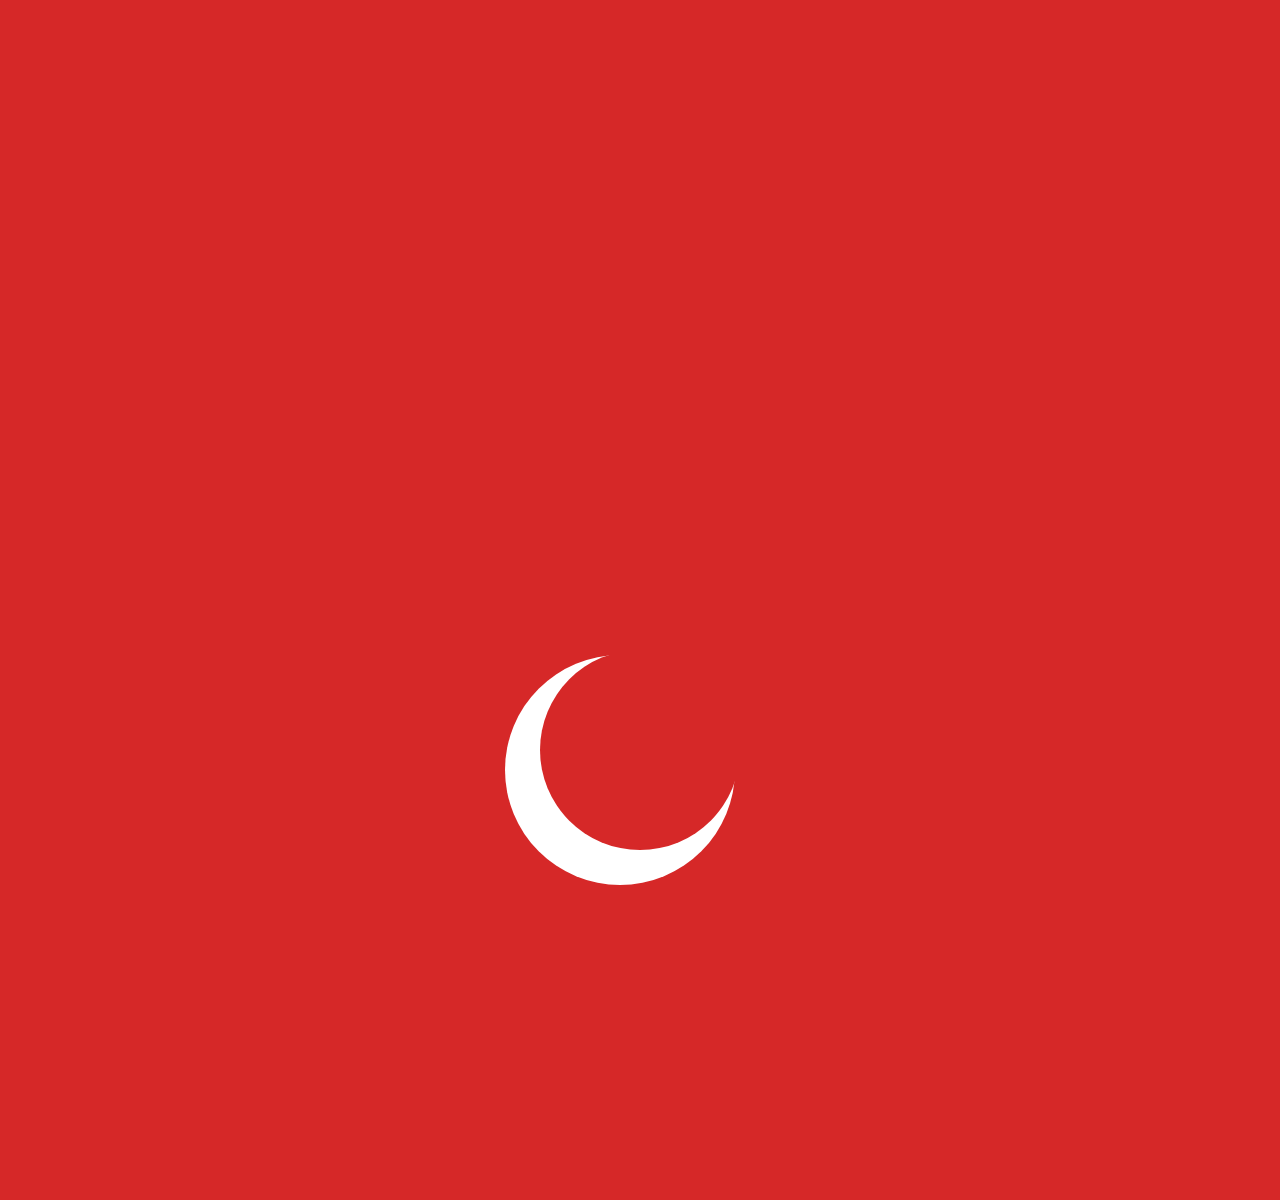
==== commit e14b45e9: "shapes" ====
--- a/shapes.html
+++ b/shapes.html
@@ -33,10 +33,16 @@
         <div class="leaf"></div>
         </div>
      <div class="container">
-\       <div class="star1"></div>
+       <div class="star1"></div>
         </div>    
     <div class="container">
-\       <div class="heart"></div>
+       <div class="heart"></div>
+        </div>
+   <div class="container">
+       <div class="drop"></div>
+        </div>
+   <div class="container">
+       <div class="moon"></div>
         </div>        
 </body>
 </html>--- a/shapes.css
+++ b/shapes.css
@@ -94,4 +94,37 @@
     width: 150px;
     transform: rotate(45deg);   
 }
-.heart::before+.heart:before{
+    position: absolute;
+    content: '';
+    background-color: white;
+    height: 60%;
+    width: 100%;
+    top:-59%;
+    border-radius: 75px 75px 0 0;
+}
+.heart:after{
+    position: absolute;
+    content: '';
+    background-color: white;
+    height: 60%;
+    width: 100%;
+    transform: rotate(-90deg);
+    top:20%;
+    right: 79%;
+    border-radius: 75px 75px 0 0; 
+}
+.drop{
+    background-color: white;
+    height: 200px;
+    width: 200px;
+    border-radius: 0 50% 50% 50%;
+    transform: rotate(45deg);
+}
+.moon{
+    height: 200px;
+    width: 200px;
+    background-color: transparent;
+    box-shadow: -20px 20px 0 15px white;
+    border-radius: 50%;
+}
